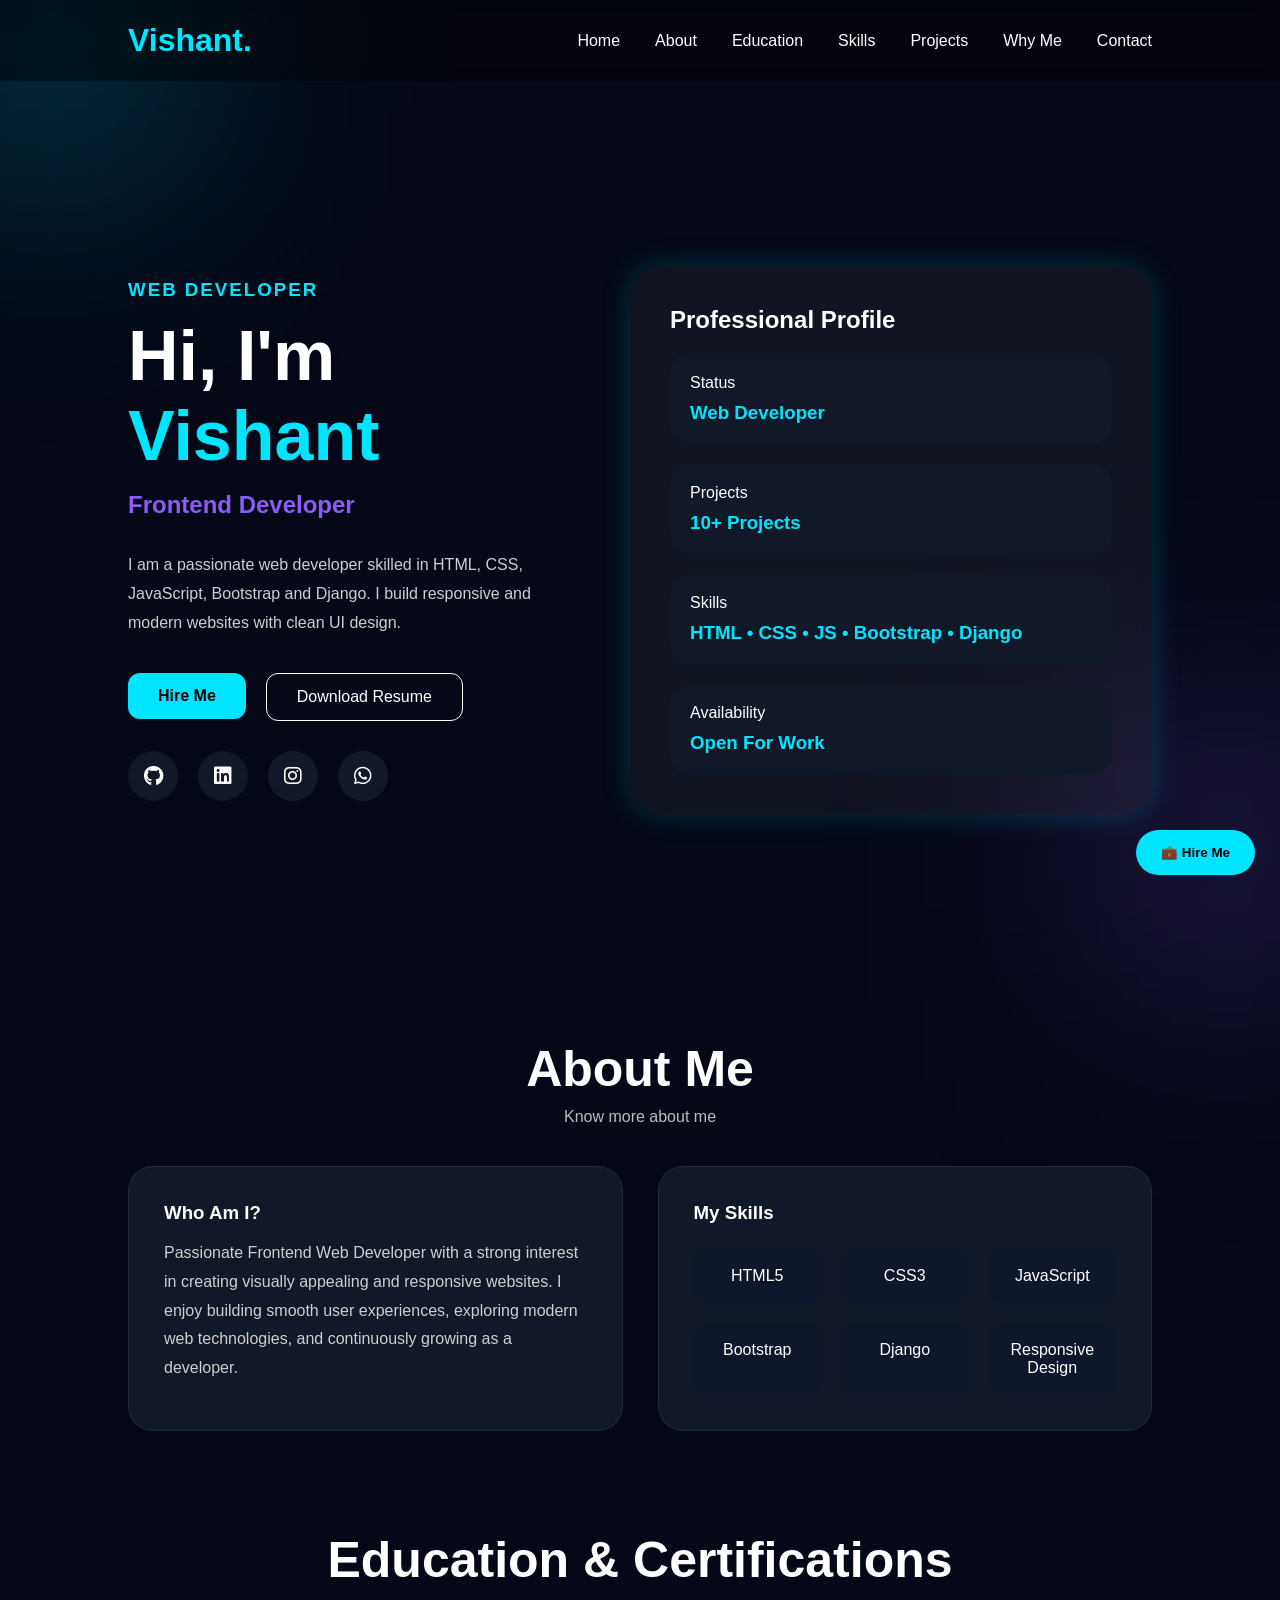
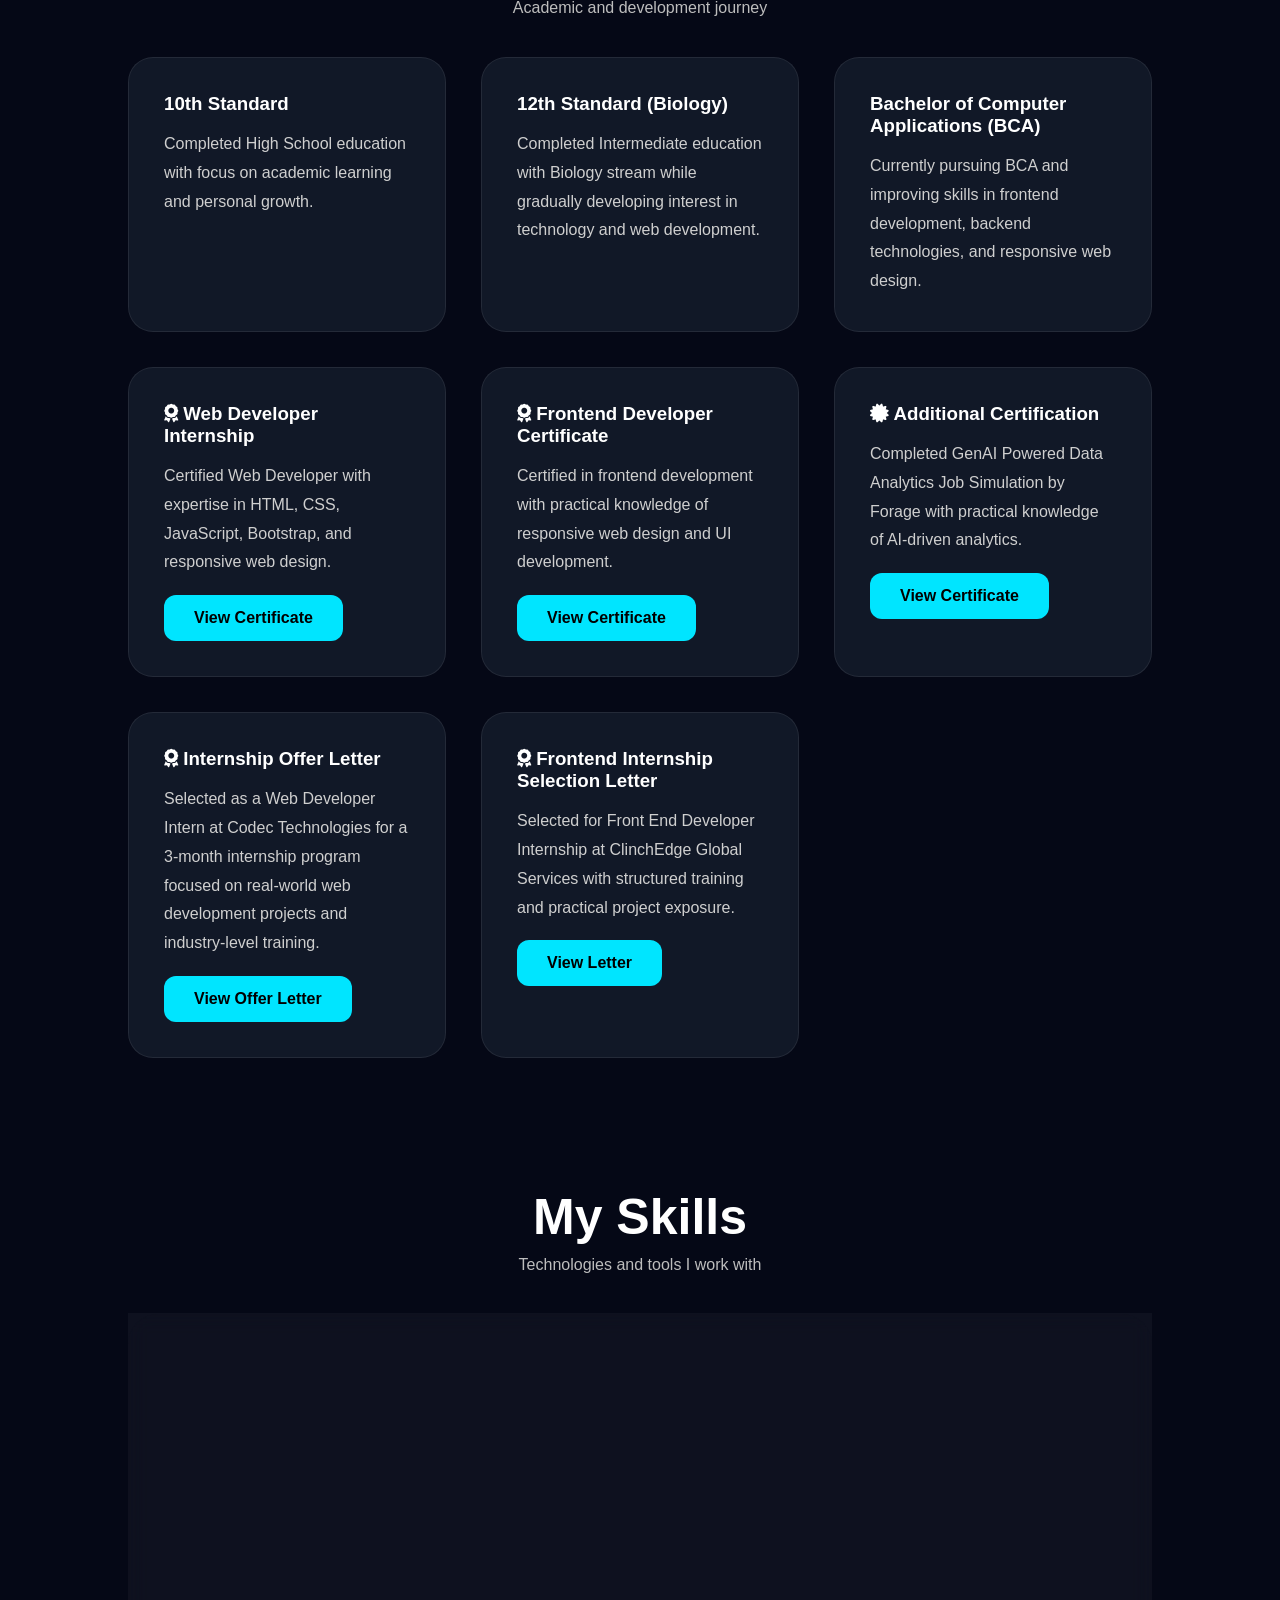
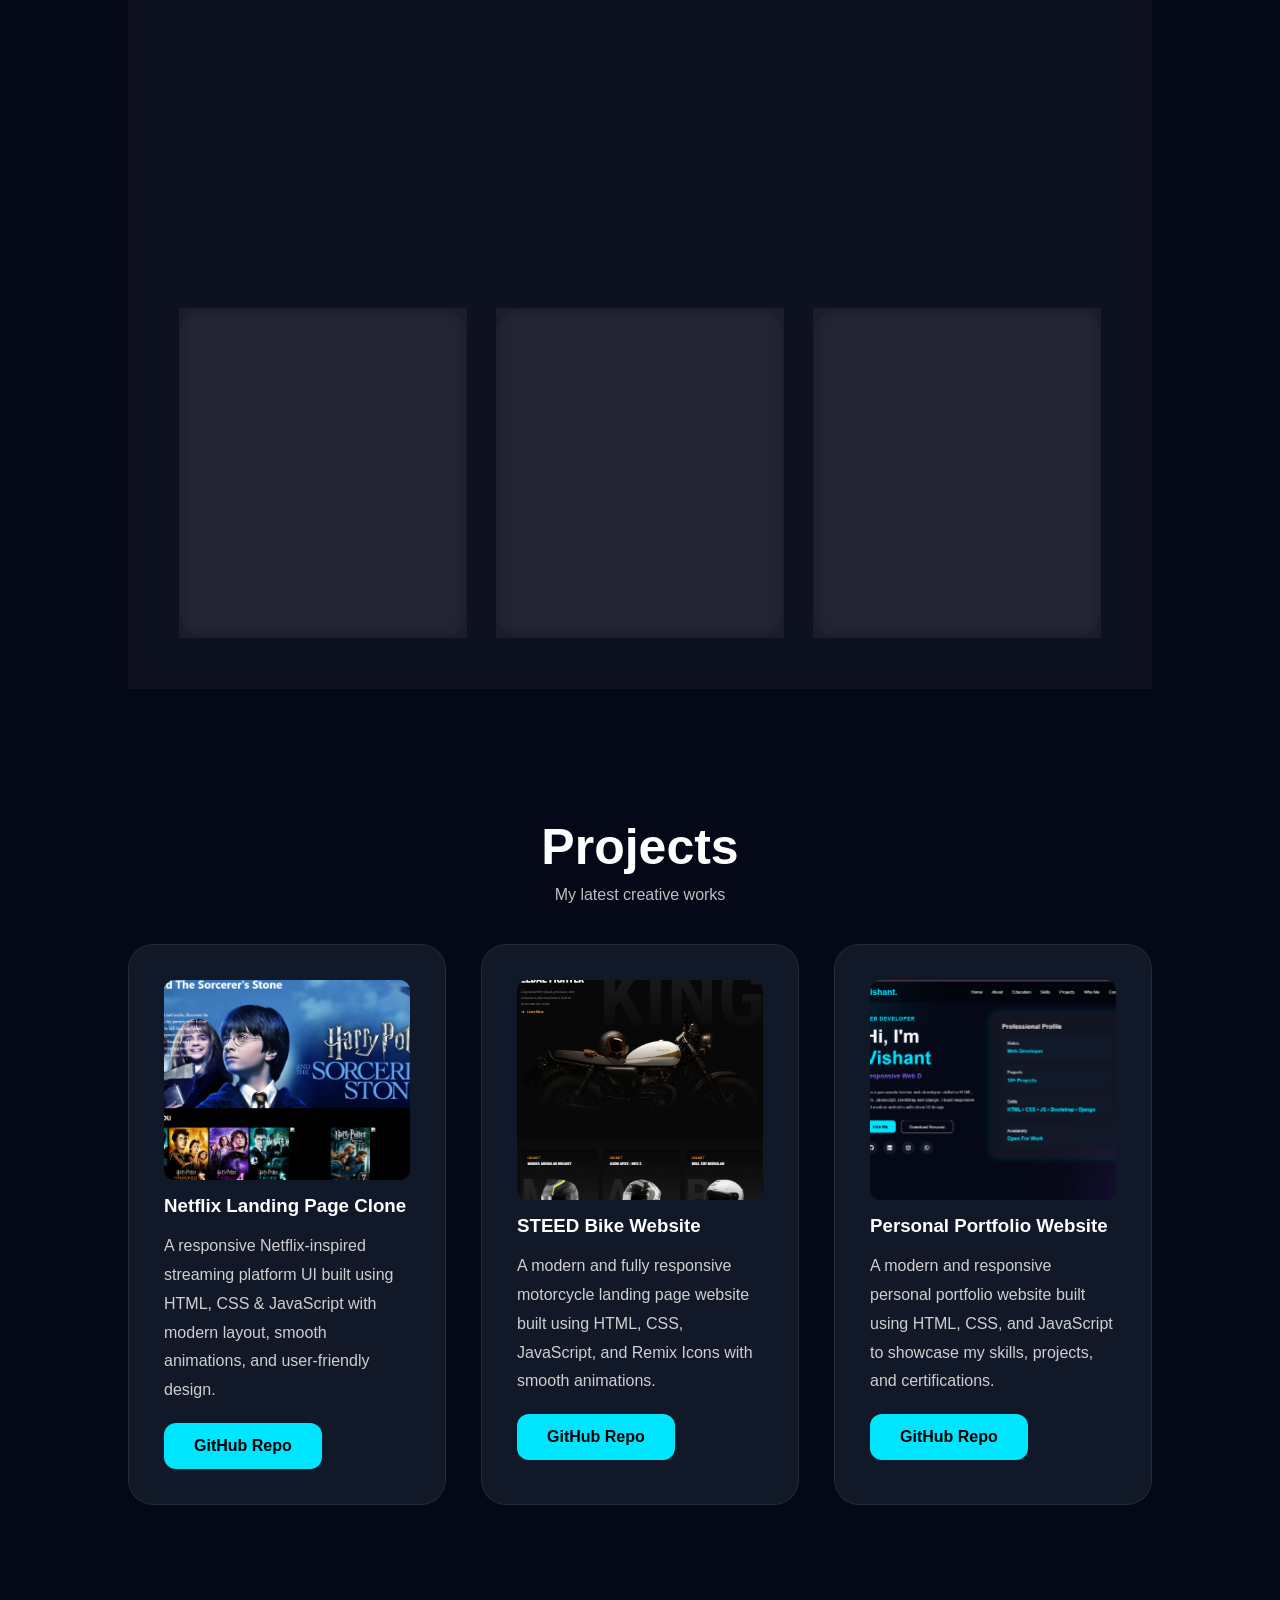
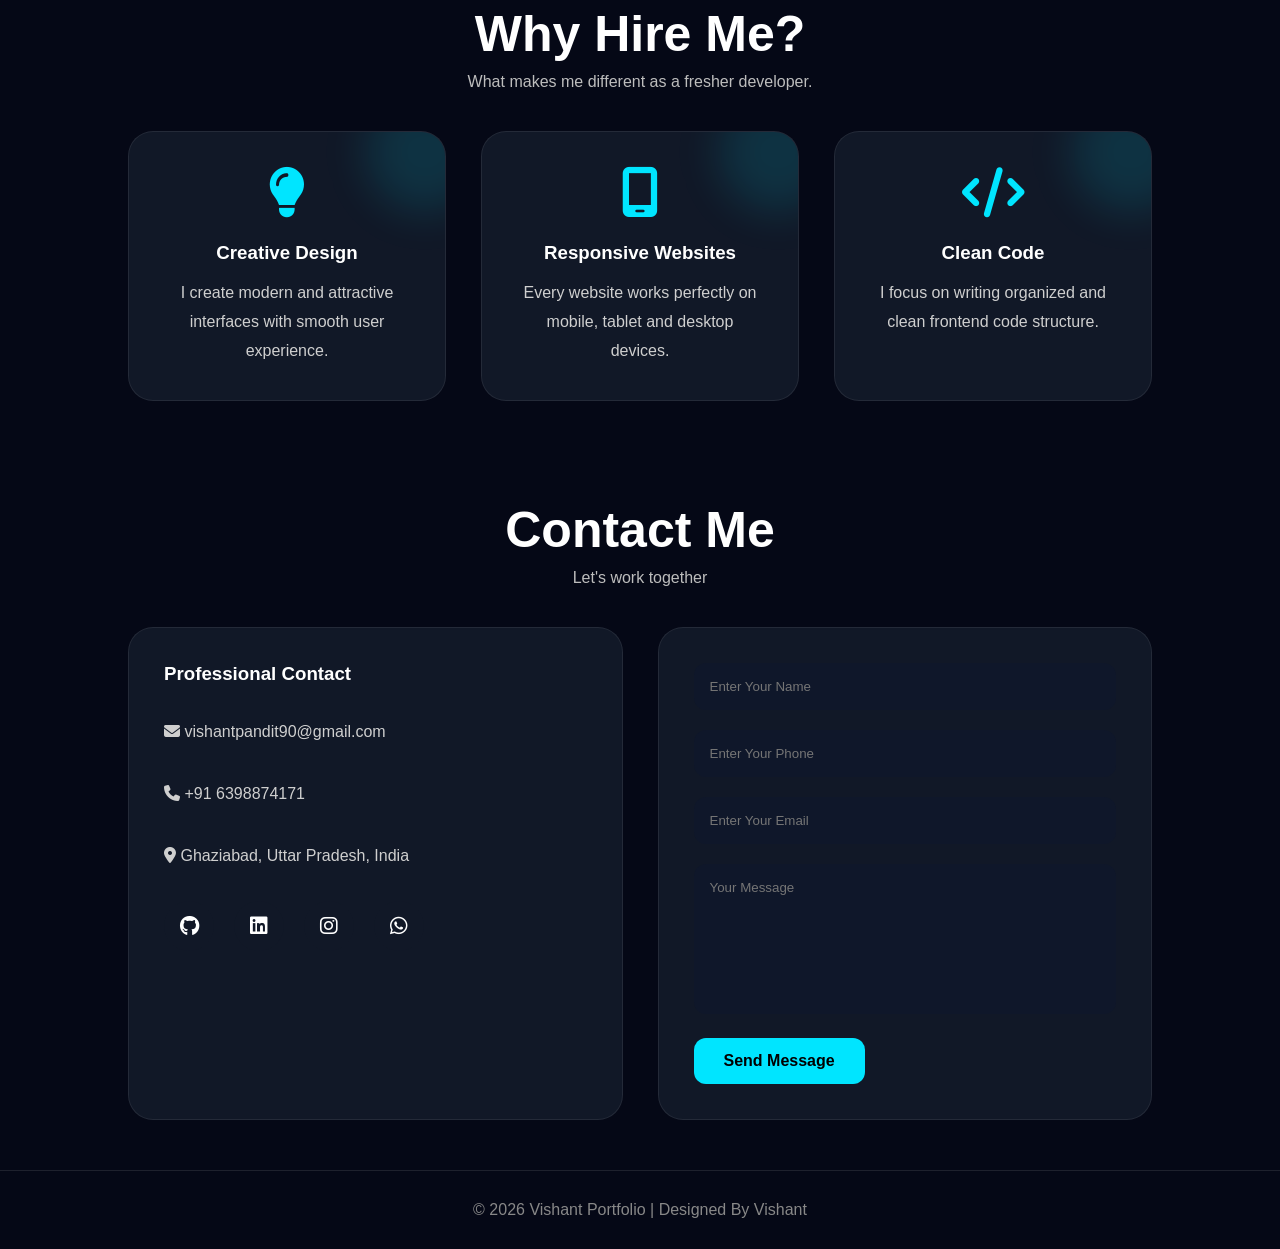
==== PORTFOLIO/new.html @ c89a2b29 "Add files via upload" ====
<!DOCTYPE html>
<html lang="en">

<head>

    <meta charset="UTF-8">
    <meta name="viewport" content="width=device-width, initial-scale=1.0">

    <title>Vishant | Developer Portfolio</title>

    <link rel="stylesheet" href="new.css">

    <link rel="stylesheet" href="https://cdnjs.cloudflare.com/ajax/libs/font-awesome/6.5.1/css/all.min.css" />

</head>

<body>

    <!-- FLOATING BUTTON -->

    <div class="floating-hire">
        <a href="#contact">
            <button>💼 Hire Me</button>
        </a>
    </div>

    <!-- NAVBAR -->

    <nav>

        <div class="logo">Vishant.</div>

        <ul>

            <li><a href="#home">Home</a></li>
            <li><a href="#about">About</a></li>
            <li><a href="#education">Education</a></li>
            <li><a href="#skills">Skills</a></li>
            <li><a href="#projects">Projects</a></li>
            <li><a href="#whyme">Why Me</a></li>
            <li><a href="#contact">Contact</a></li>

        </ul>

    </nav>

    <!-- HERO -->

    <section class="hero" id="home">

        <div class="hero-text">

            <h3>WEB DEVELOPER</h3>

            <h1>Hi, I'm <span>Vishant</span></h1>

            <h2 id="typing"></h2>

            <p>
                I am a passionate web developer skilled in HTML,
                CSS, JavaScript, Bootstrap and Django.
                I build responsive and modern websites with clean UI design.
            </p>

            <div class="hero-buttons">

                <a href="#contact">
                    <button class="btn primary-btn">Hire Me</button>
                </a>

                <a href="./assets/pdf/Vishant_Final_Styled_Resume.pdf" download>
                    <button class="btn secondary-btn">Download Resume</button>
                </a>

            </div>

            <div class="hero-social">

                <a href="https://github.com/vishant-pandit-01" target="_blank">
                    <i class="fa-brands fa-github"></i>
                </a>

                <a href="https://linkedin.com/in/vishant-pandit01" target="_blank">
                    <i class="fa-brands fa-linkedin"></i>
                </a>

                <a href="https://instagram.com/vishant_pandit_01" target="_blank">
                    <i class="fa-brands fa-instagram"></i>
                </a>

                <a href="https://wa.me/916398874171" target="_blank ">
                    <i class="fa-brands fa-whatsapp"></i>
                </a>

            </div>

        </div>

        <div class="hero-card">

            <h2>Professional Profile</h2>

            <div class="card-box">
                <p>Status</p>
                <h3>Web Developer</h3>
            </div>

            <div class="card-box">
                <p>Projects</p>
                <h3>10+ Projects</h3>
            </div>

            <div class="card-box">
                <p>Skills</p>
                <h3>HTML • CSS • JS • Bootstrap • Django</h3>
            </div>

            <div class="card-box">
                <p>Availability</p>
                <h3>Open For Work</h3>
            </div>

        </div>

    </section>

    <!-- ABOUT -->

    <section id="about">

        <div class="title">

            <h2>About Me</h2>

            <p>Know more about me</p>

        </div>

        <div class="grid-container">

            <div class="box">

                <h3>Who Am I?</h3>

                <p>
                    Passionate Frontend Web Developer with a strong interest
                    in creating visually appealing and responsive websites.
                    I enjoy building smooth user experiences, exploring modern
                    web technologies, and continuously growing as a developer.
                </p>

            </div>

            <div class="box">

                <h3>My Skills</h3>

                <div class="skills-grid">

                    <div class="skill">HTML5</div>
                    <div class="skill">CSS3</div>
                    <div class="skill">JavaScript</div>
                    <div class="skill">Bootstrap</div>
                    <div class="skill">Django</div>
                    <div class="skill">Responsive Design</div>

                </div>

            </div>

        </div>

    </section>

    <!-- EDUCATION -->

    <section id="education">

        <div class="title">

            <h2>Education & Certifications</h2>

            <p>Academic and development journey</p>

        </div>

        <div class="grid-container">

            <div class="box">

                <h3>10th Standard</h3>

                <p>
                    Completed High School education with focus on
                    academic learning and personal growth.
                </p>

            </div>

            <div class="box">

                <h3>12th Standard (Biology)</h3>

                <p>
                    Completed Intermediate education with Biology stream
                    while gradually developing interest in technology
                    and web development.
                </p>

            </div>

            <div class="box">

                <h3>Bachelor of Computer Applications (BCA)</h3>

                <p>
                    Currently pursuing BCA and improving skills in
                    frontend development, backend technologies,
                    and responsive web design.
                </p>

            </div>

            <div class="box">

                <h3><i class="fa-solid fa-award"></i> Web Developer Internship</h3>

                <p>
                    Certified Web Developer with expertise in HTML,
                    CSS, JavaScript, Bootstrap, and responsive web design.
                </p>

                <br>

                <a href="./assets/pdf/Certificates/vishant Internship Certificate by codec technologies.pdf"
                    target="_blank ">

                    <button class="btn primary-btn">
                        View Certificate
                    </button>

                </a>

            </div>

            <div class="box">



                <h3><i class="fa-solid fa-award"></i> Frontend Developer Certificate</h3>

                <p>
                    Certified in frontend development with practical
                    knowledge of responsive web design and UI development.
                </p>

                <br>

                <a href="./assets/pdf/Certificates/ClinchEdge Global Services Certificate.pdf" target="_blank">

                    <button class="btn primary-btn">
                        View Certificate
                    </button>

                </a>

            </div>

            <div class="box">



                <h3><i class="fa-solid fa-certificate"></i> Additional Certification</h3>

                <p>
                    Completed GenAI Powered Data Analytics
                    Job Simulation by Forage with practical
                    knowledge of AI-driven analytics.
                </p>

                <br>

                <a href="./assets/pdf/Certificates/GenAi.pdf" target="_blank">

                    <button class="btn primary-btn">
                        View Certificate
                    </button>

                </a>

            </div>

            <div class="box">

                <h3><i class="fa-solid fa-award"></i> Internship Offer Letter</h3>

                <p>
                    Selected as a Web Developer Intern at Codec Technologies
                    for a 3-month internship program focused on real-world
                    web development projects and industry-level training.
                </p>

                <br>

                <a href="./assets/pdf/offer letter/web developer offer letter.pdf" target="_blank">

                    <button class="btn primary-btn">
                        View Offer Letter
                    </button>

                </a>

            </div>

            <div class="box">

                <h3><i class="fa-solid fa-award"></i> Frontend Internship Selection Letter</h3>

                <p>
                    Selected for Front End Developer Internship at
                    ClinchEdge Global Services with structured
                    training and practical project exposure.
                </p>

                <br>

                <a href="./assets/pdf/offer letter/ClinchEdge Global Services.pdf" target="_blank">

                    <button class="btn primary-btn">
                        View Letter
                    </button>

                </a>

            </div>

        </div>

    </section>

    <!-- SKILLS -->

    <section id="skills">

        <div class="title">

            <h2>My Skills</h2>

            <p>Technologies and tools I work with</p>

        </div>

        <div class="progress-section">

            <h3 class="skill-heading">
                Skill Progress
            </h3>

            <div class="progress-wrapper">

                <div class="skill-progress">

                    <p>HTML</p>

                    <div class="progress">
                        <span style="width:90%"></span>
                    </div>

                </div>

                <div class="skill-progress">

                    <p>CSS</p>

                    <div class="progress">
                        <span style="width:85%"></span>
                    </div>

                </div>

                <div class="skill-progress">

                    <p>JavaScript</p>

                    <div class="progress">
                        <span style="width:75%"></span>
                    </div>

                </div>

                <div class="skill-progress">

                    <p>Django</p>

                    <div class="progress">
                        <span style="width:70%"></span>
                    </div>

                </div>

                <div class="skill-progress">

                    <p>Bootstrap</p>

                    <div class="progress">
                        <span style="width:89%"></span>
                    </div>

                </div>

                <div class="skill-progress">

                    <p>GitHub</p>

                    <div class="progress">
                        <span style="width:76%"></span>
                    </div>

                </div>

            </div>

            <h3 class="skill-heading second-heading">
                Technologies & Tools
            </h3>

            <div class="skills-container">

                <div class="skill-box">

                    <i class="fa-brands fa-html5"></i>

                    <h3>Frontend Development</h3>

                    <p>
                        HTML5, CSS3, JavaScript and responsive website development.
                    </p>

                </div>

                <div class="skill-box">

                    <i class="fa-brands fa-bootstrap"></i>

                    <h3>Bootstrap UI</h3>

                    <p>
                        Modern responsive layouts and mobile-friendly website design using Bootstrap.
                    </p>

                </div>

                <div class="skill-box">

                    <i class="fa-solid fa-code"></i>

                    <h3>Django Development</h3>

                    <p>
                        Basic Django framework knowledge for creating dynamic websites and backend integration.
                    </p>

                </div>

            </div>

        </div>

    </section>

    <!-- PROJECTS -->

    <section id="projects">

        <div class="title">

            <h2>Projects</h2>

            <p>My latest creative works</p>

        </div>

        <div class="grid-container">

            <div class="project-card">

                <div class="project-image1"></div>

                <h3>Netflix Landing Page Clone</h3>

                <p>
                    A responsive Netflix-inspired streaming platform UI built using HTML, CSS & JavaScript with modern
                    layout, smooth animations, and user-friendly design.
                </p>

                <br>

                <a href="https://github.com/vishant-pandit-01/Netflix-Clone-UI" target="_blank ">
                    <button class="btn primary-btn">
                        GitHub Repo
                    </button>
                </a>

            </div>

            <div class="project-card">

                <div class="project-image2"></div>

                <h3>STEED Bike Website</h3>

                <p>
                    A modern and fully responsive motorcycle landing page website built using HTML, CSS, JavaScript, and
                    Remix Icons with smooth animations.
                </p>

                <br>

                <a href="https://github.com/vishant-pandit-01/steed-bike-website" target="_blank">
                    <button class="btn primary-btn">
                        GitHub Repo
                    </button>
                </a>

            </div>

            <div class="project-card">

                    <div class="project-image3"></div>

                    <h3>Personal Portfolio Website</h3>

                    <p>
                        A modern and responsive personal portfolio
                        website built using HTML, CSS, and JavaScript
                        to showcase my skills, projects, and certifications.
                    </p>

                    <br>

                    <a href="https://github.com/vishant-pandit-01/YOUR-PORTFOLIO-REPO" target="_blank">

                        <button class="btn primary-btn">
                            GitHub Repo
                        </button>

                    </a>

                </div>

            </div>

    </section>

    <!-- WHY HIRE ME -->

    <section id="whyme">

        <div class="title">

            <h2>Why Hire Me?</h2>

            <p>What makes me different as a fresher developer.</p>

        </div>

        <div class="grid-container">

            <div class="box why-card">

                <i class="fa-solid fa-lightbulb"></i>

                <h3>Creative Design</h3>

                <p>
                    I create modern and attractive interfaces
                    with smooth user experience.
                </p>

            </div>

            <div class="box why-card">

                <i class="fa-solid fa-mobile-screen"></i>

                <h3>Responsive Websites</h3>

                <p>
                    Every website works perfectly on mobile,
                    tablet and desktop devices.
                </p>

            </div>

            <div class="box why-card">

                <i class="fa-solid fa-code"></i>

                <h3>Clean Code</h3>

                <p>
                    I focus on writing organized and clean frontend code structure.
                </p>

            </div>

        </div>

    </section>

    <!-- CONTACT -->

    <section id="contact">

        <div class="title">

            <h2>Contact Me</h2>

            <p>Let's work together</p>

        </div>

        <div class="grid-container">

            <div class="box">

                <h3>Professional Contact</h3>

                <br>

                <p>
                    <i class="fa-solid fa-envelope"></i>
                    vishantpandit90@gmail.com
                </p>

                <br>

                <p>
                    <i class="fa-solid fa-phone"></i>
                    +91 6398874171
                </p>

                <br>

                <p>
                    <i class="fa-solid fa-location-dot"></i>
                    Ghaziabad, Uttar Pradesh, India
                </p>

                <div class="hero-social">

                    <a href="https://github.com/vishant-pandit-01" target="_blank">
                        <i class="fa-brands fa-github"></i>
                    </a>

                    <a href="https://linkedin.com/in/vishant-pandit01" target="_blank">
                        <i class="fa-brands fa-linkedin"></i>
                    </a>

                    <a href="https://instagram.com/vishant_pandit_01" target="_blank">
                        <i class="fa-brands fa-instagram"></i>
                    </a>

                    <a href="https://wa.me/916398874171" target="_blank ">
                        <i class="fa-brands fa-whatsapp"></i>
                    </a>

                </div>

            </div>

            <div class="box">

                <form action="https://formspree.io/f/mredgyaa" method="POST">

                    <input type="text" name="name" placeholder="Enter Your Name" required>

                    <input type="phone" name="Phone" placeholder="Enter Your Phone" required>

                    <input type="email" name="email" placeholder="Enter Your Email" required>

                    <textarea name="message" placeholder="Your Message"></textarea>

                    <button type="submit" class="btn primary-btn">
                        Send Message
                    </button>

                </form>

            </div>

        </div>

    </section>

    <!-- FOOTER -->

    <footer>

        © 2026 Vishant Portfolio | Designed By Vishant

    </footer>

    <!-- JS -->

    <script>

        const text = [
            "Frontend Developer",
            "Django Developer",
            "Responsive Web Designer",
            "UI Designer"
        ];

        let count = 0;
        let index = 0;
        let currentText = '';
        let letter = '';

        (function type() {

            if (count === text.length) {
                count = 0;
            }

            currentText = text[count];

            letter = currentText.slice(0, ++index);

            document.getElementById('typing')
                .textContent = letter;

            if (letter.length === currentText.length) {
                count++;
                index = 0;
            }

            setTimeout(type, 120);

        })();

    </script>

</body>

</html>
---- PORTFOLIO/new.css ----
/* ===== GLOBAL ===== */

*{
margin:0;
padding:0;
box-sizing:border-box;
font-family:Arial, Helvetica, sans-serif;
scroll-behavior:smooth;
}

:root{
--primary:#00e5ff;
--secondary:#8b5cf6;
--dark:#050816;
--card:#111827;
--text:#cfcfcf;
}

body{
background:var(--dark);
color:white;
overflow-x:hidden;
padding-top:90px;
}

/* ===== GLOW EFFECT ===== */

body::before{
content:'';
position:fixed;
width:300px;
height:300px;
background:#00e5ff30;
filter:blur(120px);
top:-100px;
left:-100px;
z-index:-1;
}

body::after{
content:'';
position:fixed;
width:300px;
height:300px;
background:#8b5cf630;
filter:blur(120px);
bottom:-100px;
right:-100px;
z-index:-1;
}

/* ===== NAVBAR ===== */

nav{
position:fixed;
top:0;
width:100%;
padding:22px 10%;
display:flex;
justify-content:space-between;
align-items:center;
background:rgba(0,0,0,0.4);
backdrop-filter:blur(10px);
z-index:1000;
}

.logo{
font-size:32px;
font-weight:700;
color:var(--primary);
}

nav ul{
display:flex;
gap:35px;
list-style:none;
}

nav ul li a{
text-decoration:none;
color:white;
position:relative;
transition:all 0.3s ease;
}

nav ul li a::after{
content:'';
position:absolute;
left:0;
bottom:-6px;
width:0%;
height:2px;
background:var(--primary);
transition:0.4s;
}

nav ul li a:hover::after{
width:100%;
}

/* ===== SECTION ===== */

section{
padding:50px 10%;
}

/* ===== TITLE ===== */

.title{
text-align:center;
margin-bottom:40px;
}

.title h2{
font-size:50px;
margin-bottom:10px;
}

.title p{
color:#bdbdbd;
}

/* ===== HERO ===== */

.hero{
min-height:100vh;
display:flex;
justify-content:space-between;
align-items:center;
gap:60px;
flex-wrap:wrap;
}

.hero-text{
flex:1;
}

.hero-text h3{
color:var(--primary);
margin-bottom:15px;
letter-spacing:2px;
}

.hero-text h1{
font-size:70px;
margin-bottom:15px;
}

.hero-text span{
color:var(--primary);
}

#typing{
color:var(--secondary);
height:40px;
margin-bottom:20px;
}

.hero-text p{
line-height:1.8;
color:var(--text);
max-width:650px;
margin-bottom:35px;
}

.hero-buttons{
display:flex;
gap:20px;
flex-wrap:wrap;
}

/* ===== BUTTON ===== */

.btn{
padding:14px 30px;
border:none;
border-radius:12px;
cursor:pointer;
font-size:16px;
transition:all 0.3s ease;
text-decoration:none;
display:inline-block;
}

.primary-btn{
background:var(--primary);
color:black;
font-weight:bold;
}

.primary-btn:hover{
transform:translateY(-5px);
}

.secondary-btn{
background:transparent;
border:1px solid white;
color:white;
}

.secondary-btn:hover{
background:white;
color:black;
}

/* ===== SOCIAL ===== */

.hero-social{
display:flex;
gap:20px;
margin-top:30px;
flex-wrap:wrap;
}

.hero-social a{
width:50px;
height:50px;
background:var(--card);
display:flex;
justify-content:center;
align-items:center;
border-radius:50%;
text-decoration:none;
color:white;
font-size:20px;
transition:all 0.3s ease;
}

.hero-social a:hover{
background:var(--primary);
color:black;
transform:translateY(-5px);
}

/* ===== HERO CARD ===== */

.hero-card{
flex:1;
min-width:320px;
background:rgba(255,255,255,0.05);
padding:40px;
border-radius:30px;
backdrop-filter:blur(10px);
box-shadow:0 0 30px rgba(0,229,255,0.2);
animation:floatCard 4s infinite ease-in-out;
}

.card-box{
background:var(--card);
padding:20px;
border-radius:20px;
margin-top:20px;
}

.card-box h3{
margin-top:10px;
color:var(--primary);
}

/* ===== GRID ===== */

.grid-container{
display:grid;
grid-template-columns:repeat(auto-fit,minmax(300px,1fr));
gap:35px;
}

/* ===== BOX ===== */

.box,
.project-card{
background:var(--card);
padding:35px;
border-radius:25px;
border:1px solid rgba(255,255,255,0.08);
transition:all 0.3s ease;
}

.box:hover,
.project-card:hover{
transform:translateY(-10px);
border-color:var(--primary);
box-shadow:0 0 20px rgba(0,229,255,0.2);
}

.box p,
.project-card p{
line-height:1.8;
color:var(--text);
margin-top:15px;
}

/* ===== ABOUT SKILLS ===== */

.skills-grid{
display:grid;
grid-template-columns:repeat(auto-fit,minmax(120px,1fr));
gap:20px;
margin-top:25px;
}

.skill{
background:#0f172a;
padding:18px;
border-radius:15px;
text-align:center;
}

/* ===== SKILLS SECTION ===== */

#skills{
padding:80px 10%;
}

.progress-section{
background:rgba(255,255,255,0.04);
padding:50px;
border-radius:30px;
border:1px solid rgba(255,255,255,0.08);
backdrop-filter:blur(10px);
}

.skill-heading{
text-align:center;
font-size:32px;
margin-bottom:35px;
}

.second-heading{
margin-top:70px;
}

.progress-wrapper{
display:grid;
grid-template-columns:1fr 1fr;
gap:30px;
}

.skill-progress{
background:#111827;
padding:25px;
border-radius:20px;
transition:0.4s;
}

.skill-progress:hover{
transform:translateY(-8px);
border:1px solid #00e5ff;
}

.skill-progress p{
margin-bottom:10px;
font-weight:600;
}

.progress{
width:100%;
height:12px;
background:#0f172a;
border-radius:30px;
overflow:hidden;
margin-top:10px;
}

.progress span{
display:block;
height:100%;
background:linear-gradient(90deg,#00e5ff,#8b5cf6);
border-radius:30px;
animation:load 2s ease;
}

.skills-container{
display:grid;
grid-template-columns:repeat(auto-fit,minmax(280px,1fr));
gap:30px;
margin-top:20px;
}

.skill-box{
background:rgba(255,255,255,0.05);
padding:35px;
border-radius:25px;
border:1px solid rgba(255,255,255,0.08);
transition:0.4s;
backdrop-filter:blur(10px);
text-align:center;
}

.skill-box:hover{
transform:translateY(-10px);
border-color:#00e5ff;
box-shadow:0 0 20px rgba(0,229,255,0.2);
}

.skill-box i{
font-size:50px;
margin-bottom:20px;
color:#00e5ff;
}

.skill-box h3{
font-size:24px;
margin-bottom:15px;
}

.skill-box p{
line-height:1.8;
color:#cfcfcf;
}

/* ===== PROJECT ===== */

.project-image1{
    width: 100%;
    height: 200px;
    background-image: url(./assets/images/Screenshot\ 2026-05-17\ 135349.png);
    background-size: cover;
    background-position: center;
    border-radius: 10px;
    margin-bottom: 15PX;
}

.project-image2{
    width: 100%;
    height: 220px;
    background-image: url(./assets/images/repo2.png);
    background-size: cover;
    background-position: center;
    border-radius: 10px;
    margin-bottom: 15px;
}

.project-image3{
    width: 100%;
    height: 220px;
    background-image: url(./assets/images/repo3.png);
    background-size: cover;
    background-position: center;
    border-radius: 10px;
    margin-bottom: 15px;
}

/* ===== WHY ME ===== */

.why-card{
text-align:center;
position:relative;
overflow:hidden;
}

.why-card::before{
content:'';
position:absolute;
width:120px;
height:120px;
background:#00e5ff20;
border-radius:50%;
top:-40px;
right:-40px;
filter:blur(20px);
}

.why-card i{
font-size:50px;
color:var(--primary);
margin-bottom:25px;
}

/* ===== FORM ===== */

form input,
form textarea{
width:100%;
padding:16px;
margin-bottom:20px;
border:none;
border-radius:12px;
background:#0f172a;
color:white;
}

form textarea{
height:150px;
resize:none;
}

/* ===== FLOATING BUTTON ===== */

.floating-hire{
position:fixed;
right:25px;
bottom:25px;
z-index:999;
animation:float 3s infinite ease-in-out;
}

.floating-hire button{
padding:15px 25px;
border:none;
border-radius:50px;
background:var(--primary);
font-weight:bold;
cursor:pointer;
}

/* ===== FOOTER ===== */

footer{
text-align:center;
padding:30px;
color:#888;
border-top:1px solid rgba(255,255,255,0.1);
}

/* ===== ANIMATION ===== */

@keyframes float{
50%{
transform:translateY(-10px);
}
}

@keyframes floatCard{
50%{
transform:translateY(-12px);
}
}

@keyframes load{
from{
width:0;
}
}

/* ===== RESPONSIVE ===== */

@media(max-width:768px){

nav{
flex-direction:column;
gap:20px;
}

nav ul{
flex-wrap:wrap;
justify-content:center;
}

.hero{
padding-top:50px;
}

.hero-text h1{
font-size:45px;
}

.title h2{
font-size:38px;
}

.progress-wrapper{
grid-template-columns:1fr;
}

.skill-heading{
font-size:26px;
}

.progress-section{
padding:30px 20px;
}

}
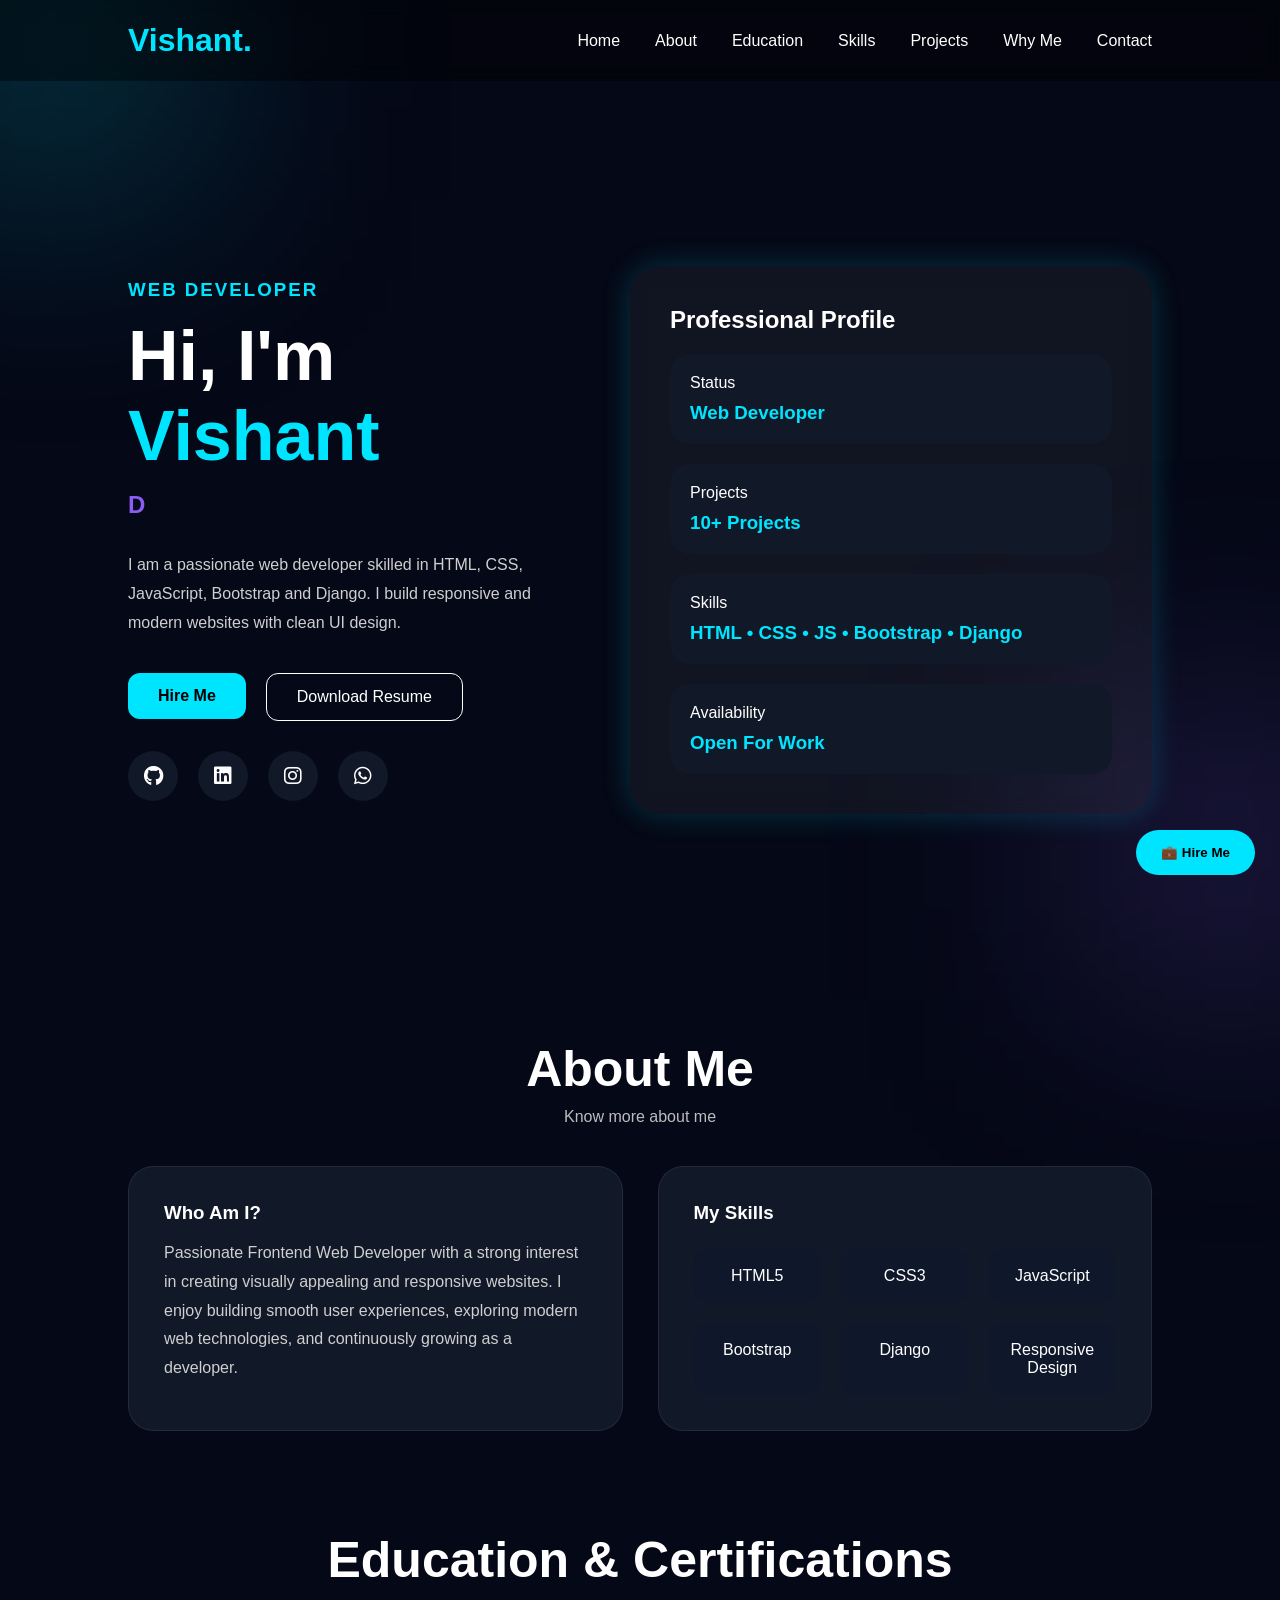
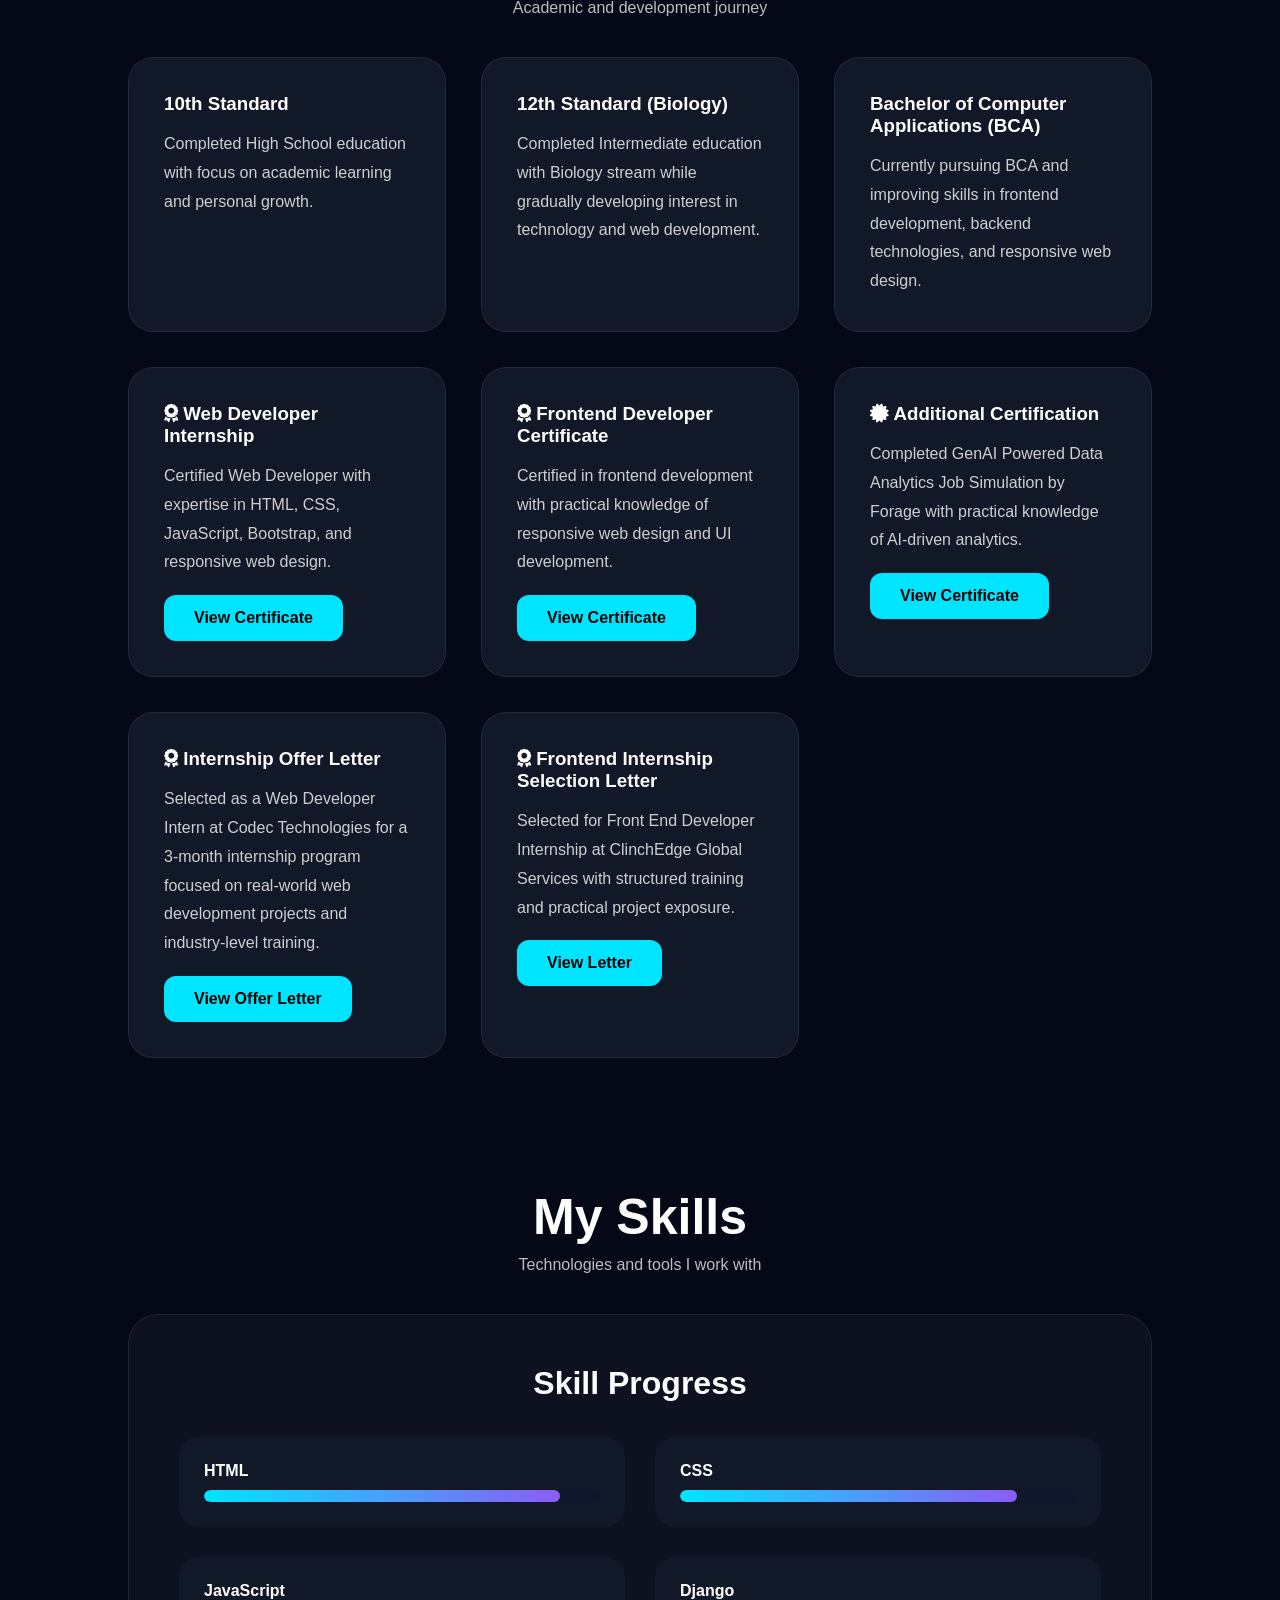
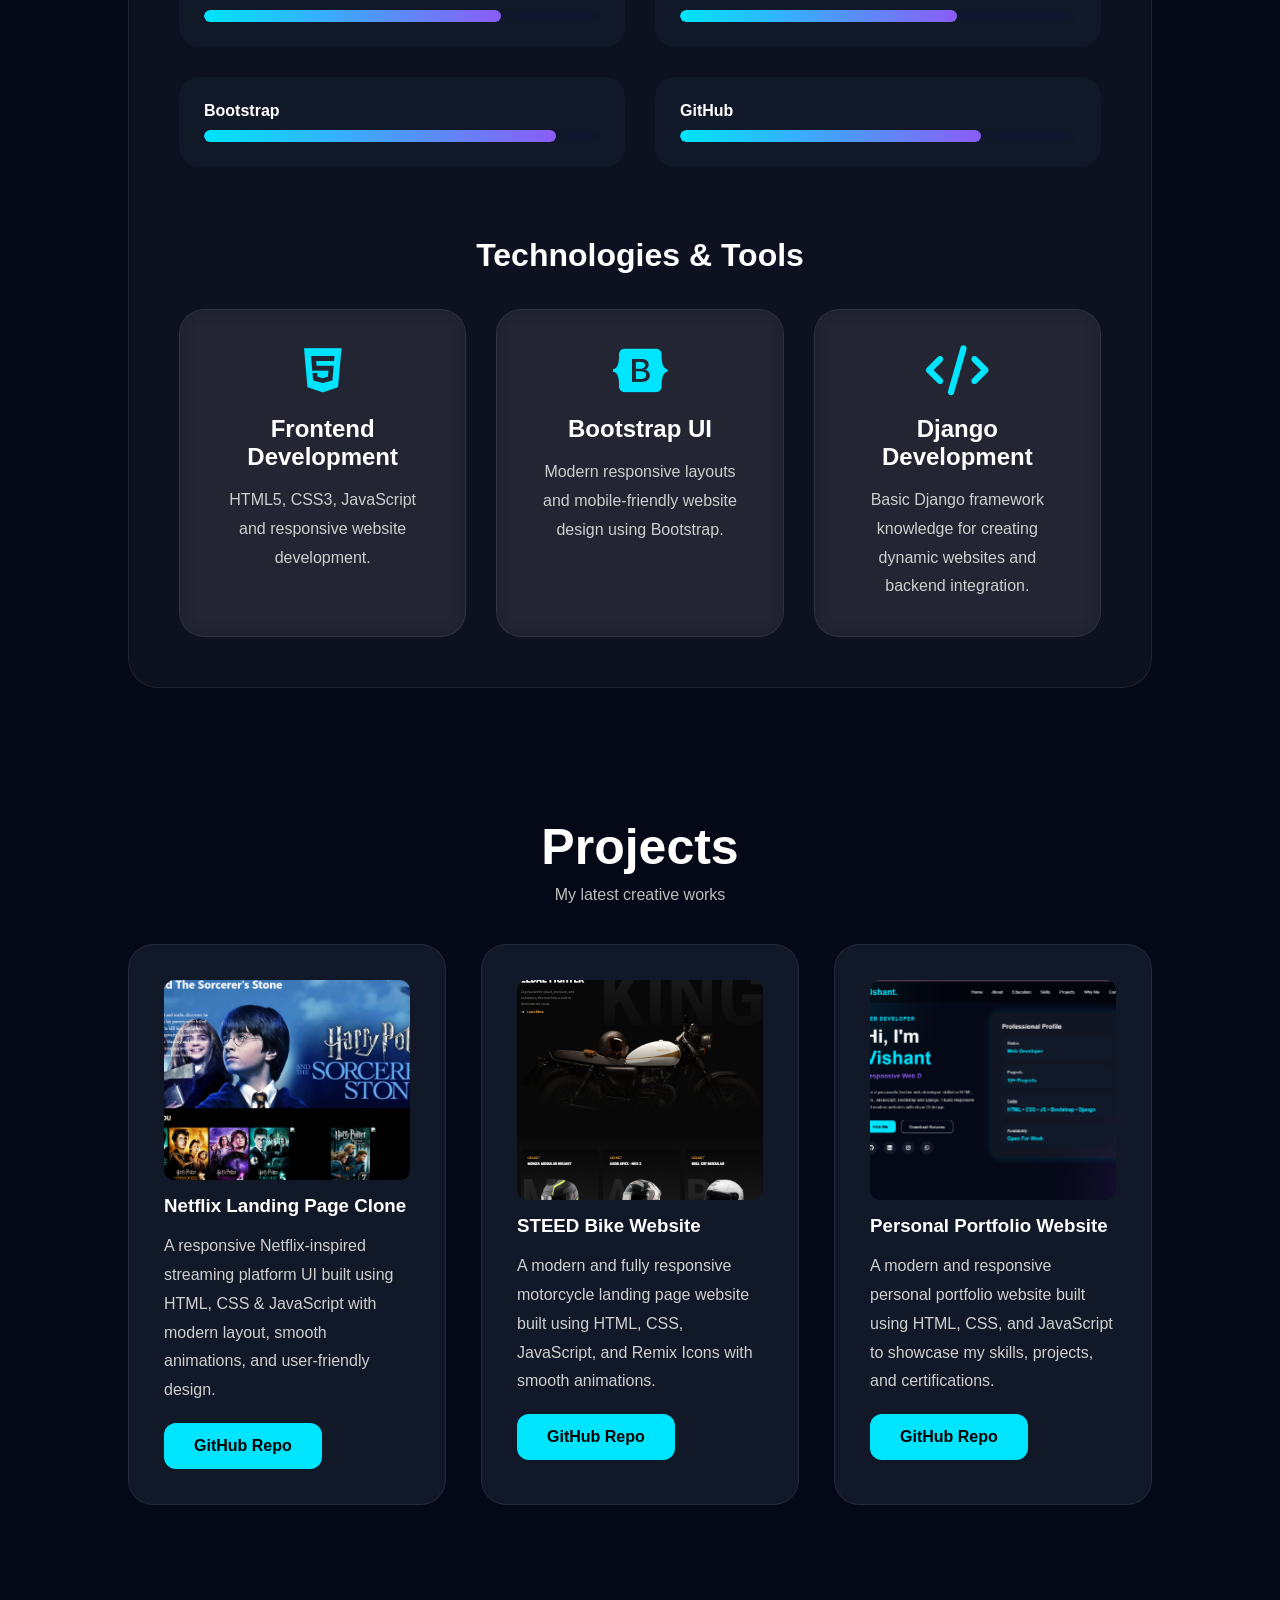
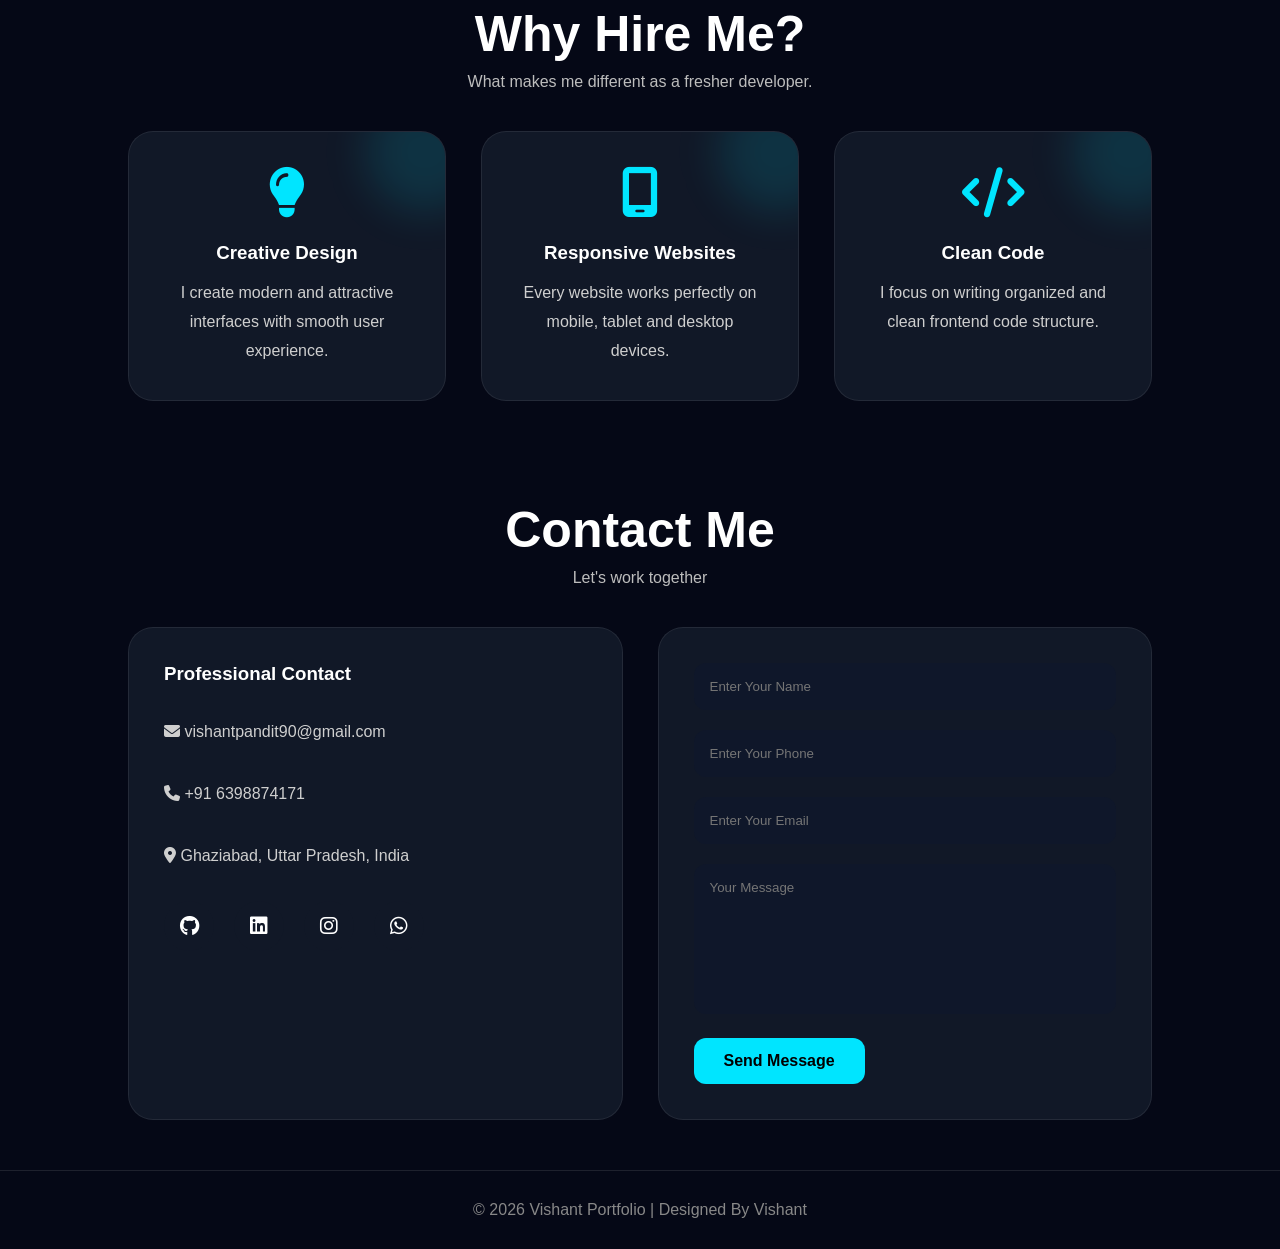
==== commit b7f0b9d5: "Update new.html" ====
--- a/PORTFOLIO/new.html
+++ b/PORTFOLIO/new.html
@@ -538,7 +538,7 @@
 
                     <br>
 
-                    <a href="https://github.com/vishant-pandit-01/YOUR-PORTFOLIO-REPO" target="_blank">
+                    <a href="https://github.com/vishant-pandit-01/portfolio-website" target="_blank">
 
                         <button class="btn primary-btn">
                             GitHub Repo
@@ -743,4 +743,4 @@
 
 </body>
 
-</html>+</html>
